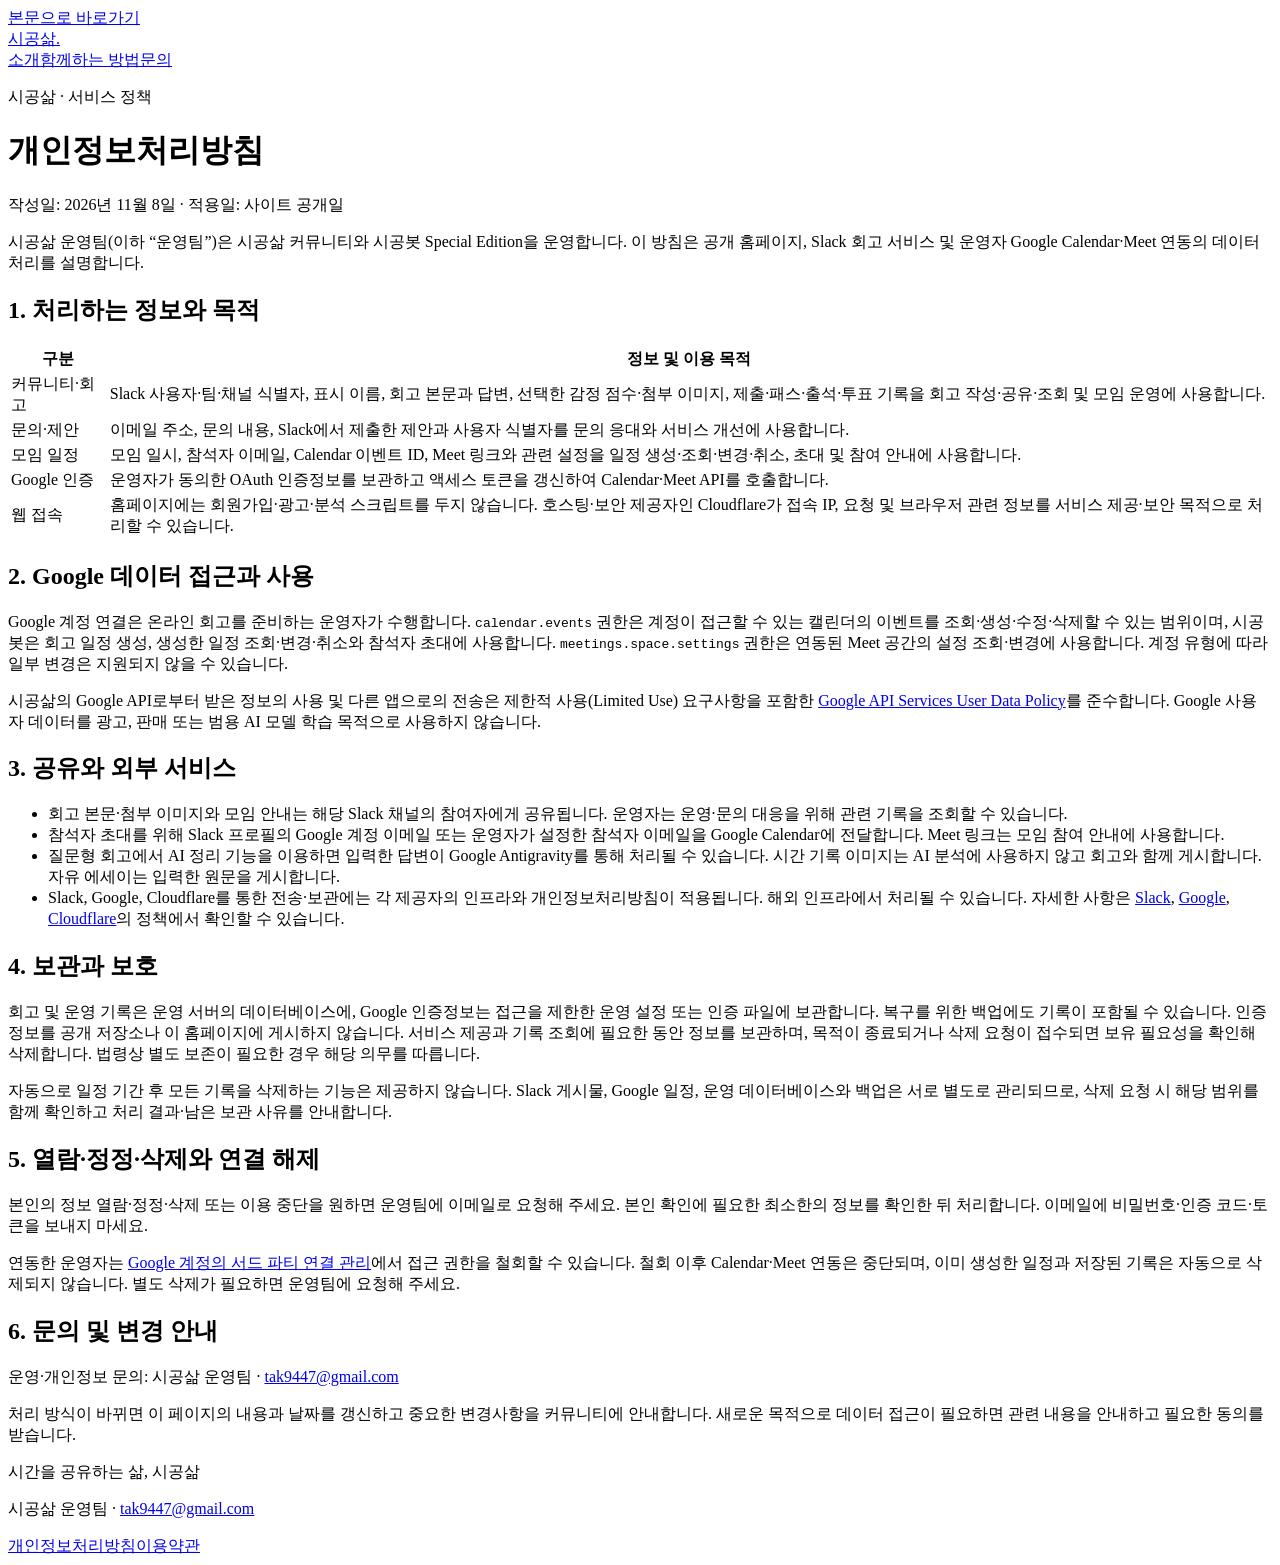
==== site/public/privacy/index.html @ 6e92d69c "feat: add SigongLife public website and mini PC deployment" ====
<!doctype html>
<html lang="ko">
<head><meta charset="utf-8"><meta name="viewport" content="width=device-width,initial-scale=1"><title>개인정보처리방침 | 시공삶</title><meta name="description" content="시공삶과 시공봇의 개인정보 및 Google Calendar·Meet 데이터 처리 안내."><meta name="theme-color" content="#f7f5ef"><link rel="canonical" href="https://sigonglife.link/privacy/"><meta property="og:title" content="개인정보처리방침 | 시공삶"><meta property="og:description" content="시공삶과 시공봇의 개인정보 및 Google Calendar·Meet 데이터 처리 안내."><meta property="og:type" content="website"><meta property="og:url" content="https://sigonglife.link/privacy/"><meta property="og:image" content="https://sigonglife.link/assets/sigonglife-logo.png"><link rel="icon" href="/assets/sigonglife-logo.png"><link rel="stylesheet" href="/style.css"></head>


<body><a class="skip" href="#main">본문으로 바로가기</a>
<div class="wrap">

<header><a class="brand" href="/" aria-label="시공삶 홈">시공삶<span aria-hidden="true">.</span></a>
<nav aria-label="주요 메뉴"><a href="/#about">소개</a><a href="/#how">함께하는 방법</a><a href="/#contact">문의</a></nav>
</header>

<main id="main" class="legal"><p class="eyebrow">시공삶 · 서비스 정책</p><h1>개인정보처리방침</h1><p class="date">작성일: 2026년 11월 8일 · 적용일: 사이트 공개일</p><p>시공삶 운영팀(이하 “운영팀”)은 시공삶 커뮤니티와 시공봇 Special Edition을 운영합니다. 이 방침은 공개 홈페이지, Slack 회고 서비스 및 운영자 Google Calendar·Meet 연동의 데이터 처리를 설명합니다.</p>
<h2>1. 처리하는 정보와 목적</h2>
<div class="table-scroll">
<table>
<thead>
<tr><th scope="col">구분</th><th scope="col">정보 및 이용 목적</th></tr>
</thead>

<tbody>
<tr><td>커뮤니티·회고</td><td>Slack 사용자·팀·채널 식별자, 표시 이름, 회고 본문과 답변, 선택한 감정 점수·첨부 이미지, 제출·패스·출석·투표 기록을 회고 작성·공유·조회 및 모임 운영에 사용합니다.</td></tr>

<tr><td>문의·제안</td><td>이메일 주소, 문의 내용, Slack에서 제출한 제안과 사용자 식별자를 문의 응대와 서비스 개선에 사용합니다.</td></tr>

<tr><td>모임 일정</td><td>모임 일시, 참석자 이메일, Calendar 이벤트 ID, Meet 링크와 관련 설정을 일정 생성·조회·변경·취소, 초대 및 참여 안내에 사용합니다.</td></tr>

<tr><td>Google 인증</td><td>운영자가 동의한 OAuth 인증정보를 보관하고 액세스 토큰을 갱신하여 Calendar·Meet API를 호출합니다.</td></tr>

<tr><td>웹 접속</td><td>홈페이지에는 회원가입·광고·분석 스크립트를 두지 않습니다. 호스팅·보안 제공자인 Cloudflare가 접속 IP, 요청 및 브라우저 관련 정보를 서비스 제공·보안 목적으로 처리할 수 있습니다.</td></tr>
</tbody>
</table>
</div>

<h2>2. Google 데이터 접근과 사용</h2><p>Google 계정 연결은 온라인 회고를 준비하는 운영자가 수행합니다. <code>calendar.events</code> 권한은 계정이 접근할 수 있는 캘린더의 이벤트를 조회·생성·수정·삭제할 수 있는 범위이며, 시공봇은 회고 일정 생성, 생성한 일정 조회·변경·취소와 참석자 초대에 사용합니다. <code>meetings.space.settings</code> 권한은 연동된 Meet 공간의 설정 조회·변경에 사용합니다. 계정 유형에 따라 일부 변경은 지원되지 않을 수 있습니다.</p><p>시공삶의 Google API로부터 받은 정보의 사용 및 다른 앱으로의 전송은 제한적 사용(Limited Use) 요구사항을 포함한 <a href="https://developers.google.com/terms/api-services-user-data-policy">Google API Services User Data Policy</a>를 준수합니다. Google 사용자 데이터를 광고, 판매 또는 범용 AI 모델 학습 목적으로 사용하지 않습니다.</p>
<h2>3. 공유와 외부 서비스</h2>
<ul><li>회고 본문·첨부 이미지와 모임 안내는 해당 Slack 채널의 참여자에게 공유됩니다. 운영자는 운영·문의 대응을 위해 관련 기록을 조회할 수 있습니다.</li><li>참석자 초대를 위해 Slack 프로필의 Google 계정 이메일 또는 운영자가 설정한 참석자 이메일을 Google Calendar에 전달합니다. Meet 링크는 모임 참여 안내에 사용합니다.</li><li>질문형 회고에서 AI 정리 기능을 이용하면 입력한 답변이 Google Antigravity를 통해 처리될 수 있습니다. 시간 기록 이미지는 AI 분석에 사용하지 않고 회고와 함께 게시합니다. 자유 에세이는 입력한 원문을 게시합니다.</li><li>Slack, Google, Cloudflare를 통한 전송·보관에는 각 제공자의 인프라와 개인정보처리방침이 적용됩니다. 해외 인프라에서 처리될 수 있습니다. 자세한 사항은 <a href="https://slack.com/trust/privacy/privacy-policy">Slack</a>, <a href="https://policies.google.com/privacy">Google</a>, <a href="https://www.cloudflare.com/privacypolicy/">Cloudflare</a>의 정책에서 확인할 수 있습니다.</li></ul>

<h2>4. 보관과 보호</h2><p>회고 및 운영 기록은 운영 서버의 데이터베이스에, Google 인증정보는 접근을 제한한 운영 설정 또는 인증 파일에 보관합니다. 복구를 위한 백업에도 기록이 포함될 수 있습니다. 인증정보를 공개 저장소나 이 홈페이지에 게시하지 않습니다. 서비스 제공과 기록 조회에 필요한 동안 정보를 보관하며, 목적이 종료되거나 삭제 요청이 접수되면 보유 필요성을 확인해 삭제합니다. 법령상 별도 보존이 필요한 경우 해당 의무를 따릅니다.</p><p>자동으로 일정 기간 후 모든 기록을 삭제하는 기능은 제공하지 않습니다. Slack 게시물, Google 일정, 운영 데이터베이스와 백업은 서로 별도로 관리되므로, 삭제 요청 시 해당 범위를 함께 확인하고 처리 결과·남은 보관 사유를 안내합니다.</p>
<h2>5. 열람·정정·삭제와 연결 해제</h2><p>본인의 정보 열람·정정·삭제 또는 이용 중단을 원하면 운영팀에 이메일로 요청해 주세요. 본인 확인에 필요한 최소한의 정보를 확인한 뒤 처리합니다. 이메일에 비밀번호·인증 코드·토큰을 보내지 마세요.</p><p>연동한 운영자는 <a href="https://myaccount.google.com/connections">Google 계정의 서드 파티 연결 관리</a>에서 접근 권한을 철회할 수 있습니다. 철회 이후 Calendar·Meet 연동은 중단되며, 이미 생성한 일정과 저장된 기록은 자동으로 삭제되지 않습니다. 별도 삭제가 필요하면 운영팀에 요청해 주세요.</p>
<h2>6. 문의 및 변경 안내</h2><p>운영·개인정보 문의: 시공삶 운영팀 · <a href="mailto:tak9447@gmail.com">tak9447@gmail.com</a></p><p>처리 방식이 바뀌면 이 페이지의 내용과 날짜를 갱신하고 중요한 변경사항을 커뮤니티에 안내합니다. 새로운 목적으로 데이터 접근이 필요하면 관련 내용을 안내하고 필요한 동의를 받습니다.</p></main>

<footer>
<div><p>시간을 공유하는 삶, 시공삶</p><p>시공삶 운영팀 · <a href="mailto:tak9447@gmail.com">tak9447@gmail.com</a></p></div>

<div class="links"><a href="/privacy/">개인정보처리방침</a><a href="/terms/">이용약관</a></div>
</footer>
</div>
</body>
</html>
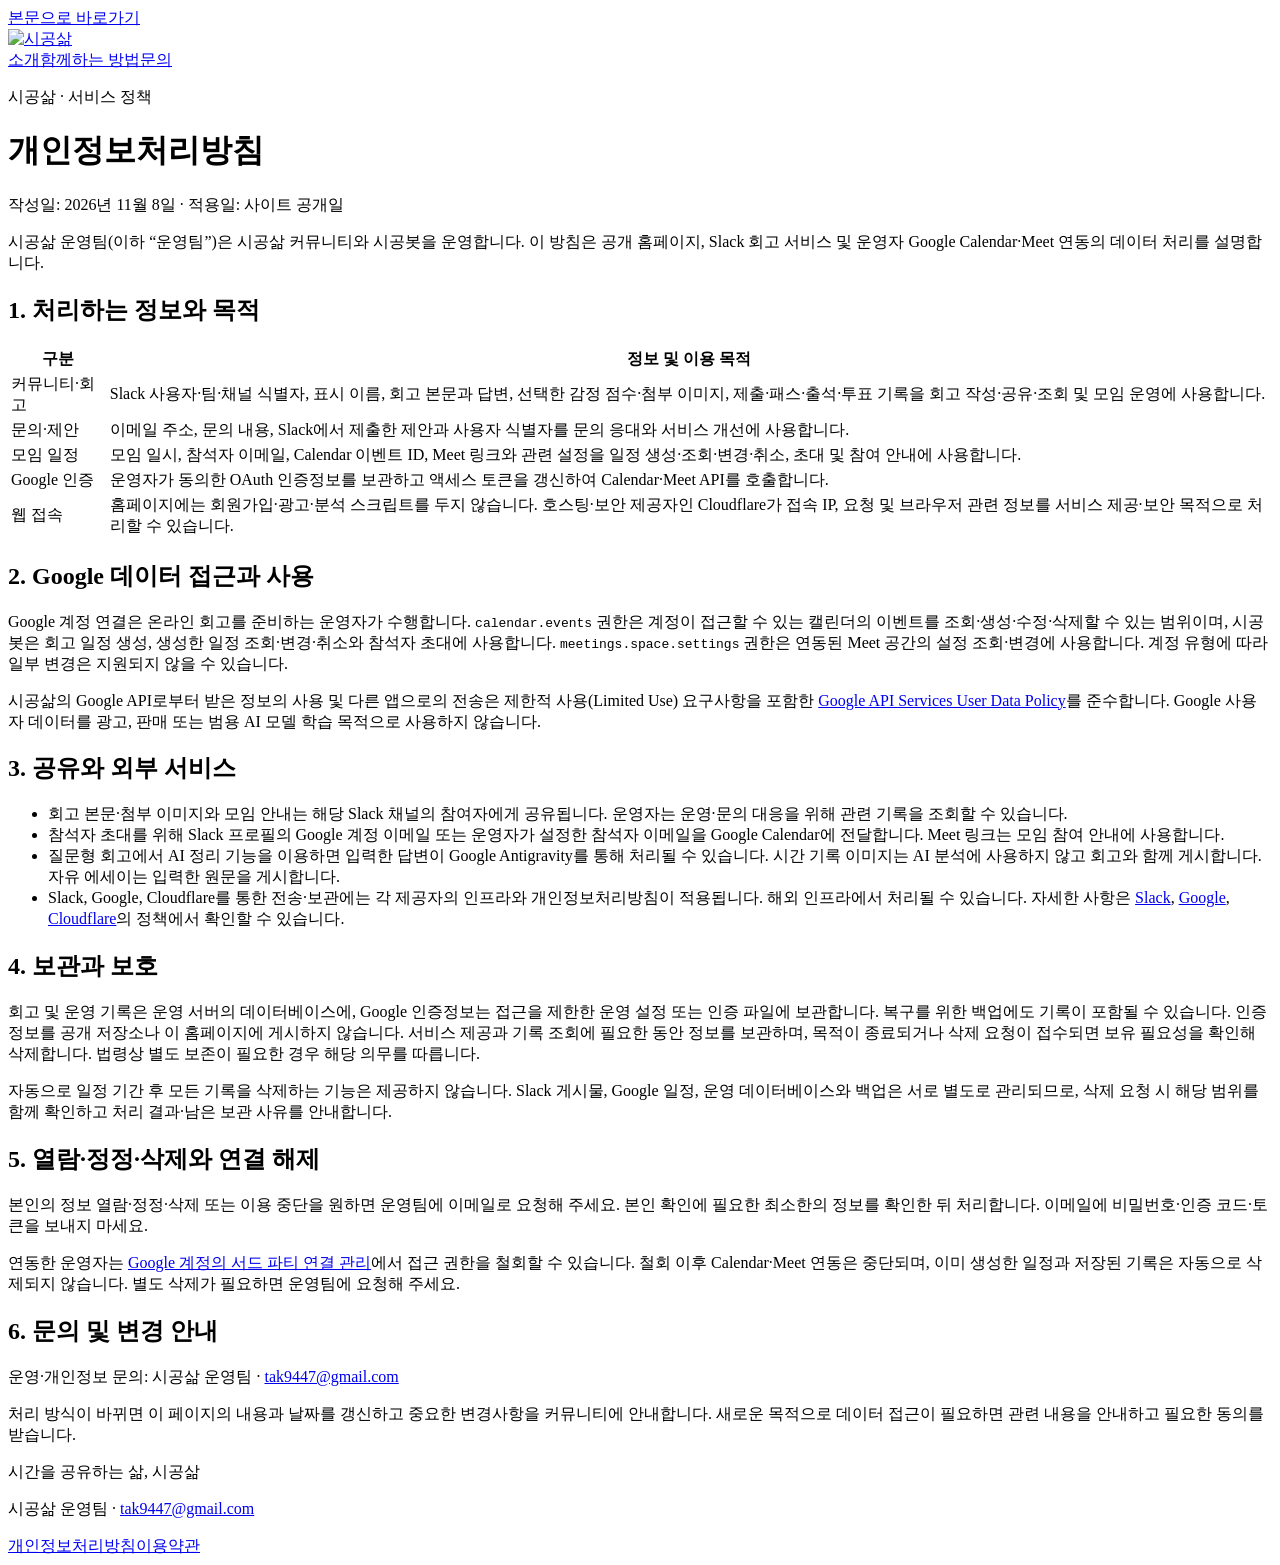
==== commit 8629fcf1: "style: pin site navigation and use SigongLife logo" ====
--- a/site/public/privacy/index.html
+++ b/site/public/privacy/index.html
@@ -6,11 +6,11 @@
 <body><a class="skip" href="#main">본문으로 바로가기</a>
 <div class="wrap">
 
-<header><a class="brand" href="/" aria-label="시공삶 홈">시공삶<span aria-hidden="true">.</span></a>
+<header><a class="brand" href="/" aria-label="시공삶 홈"><img src="/assets/sigonglife-logo.png" width="56" height="56" alt="시공삶"></a>
 <nav aria-label="주요 메뉴"><a href="/#about">소개</a><a href="/#how">함께하는 방법</a><a href="/#contact">문의</a></nav>
 </header>
 
-<main id="main" class="legal"><p class="eyebrow">시공삶 · 서비스 정책</p><h1>개인정보처리방침</h1><p class="date">작성일: 2026년 11월 8일 · 적용일: 사이트 공개일</p><p>시공삶 운영팀(이하 “운영팀”)은 시공삶 커뮤니티와 시공봇 Special Edition을 운영합니다. 이 방침은 공개 홈페이지, Slack 회고 서비스 및 운영자 Google Calendar·Meet 연동의 데이터 처리를 설명합니다.</p>
+<main id="main" class="legal"><p class="eyebrow">시공삶 · 서비스 정책</p><h1>개인정보처리방침</h1><p class="date">작성일: 2026년 11월 8일 · 적용일: 사이트 공개일</p><p>시공삶 운영팀(이하 “운영팀”)은 시공삶 커뮤니티와 시공봇을 운영합니다. 이 방침은 공개 홈페이지, Slack 회고 서비스 및 운영자 Google Calendar·Meet 연동의 데이터 처리를 설명합니다.</p>
 <h2>1. 처리하는 정보와 목적</h2>
 <div class="table-scroll">
 <table>
